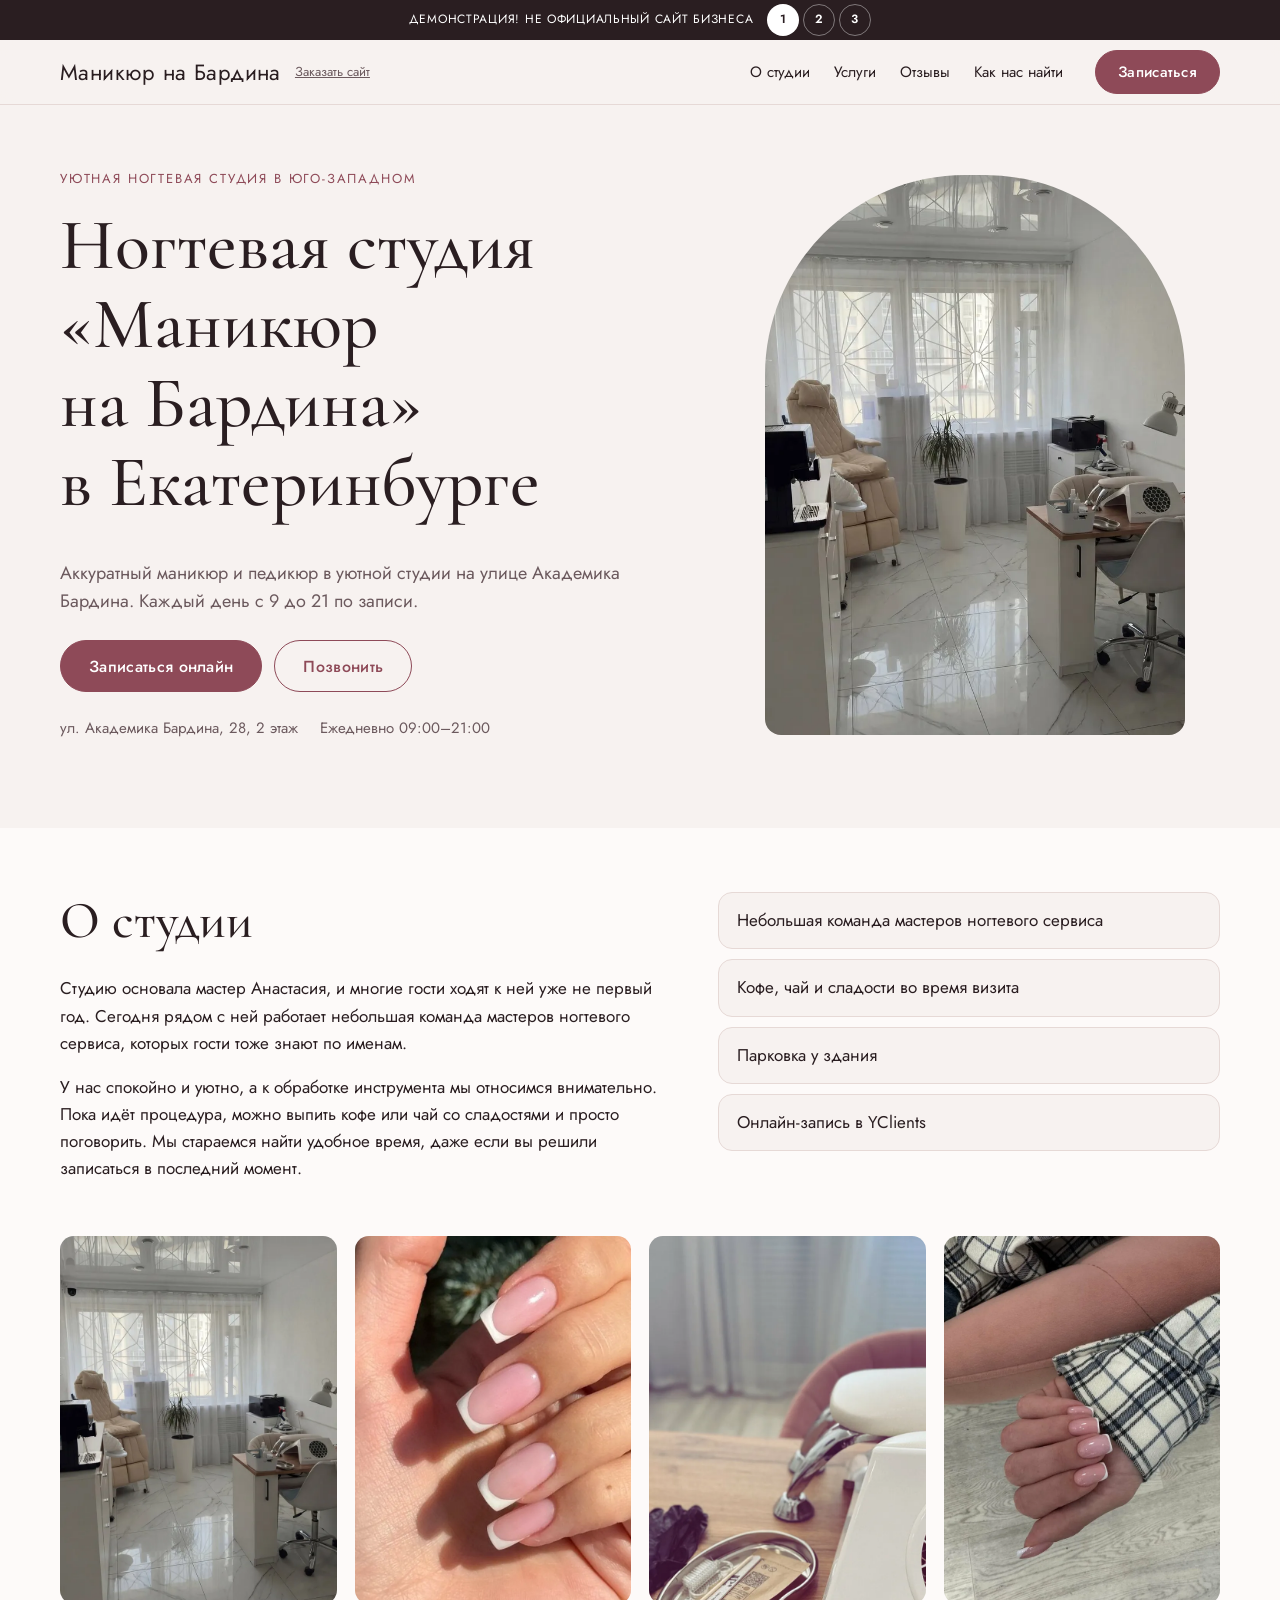
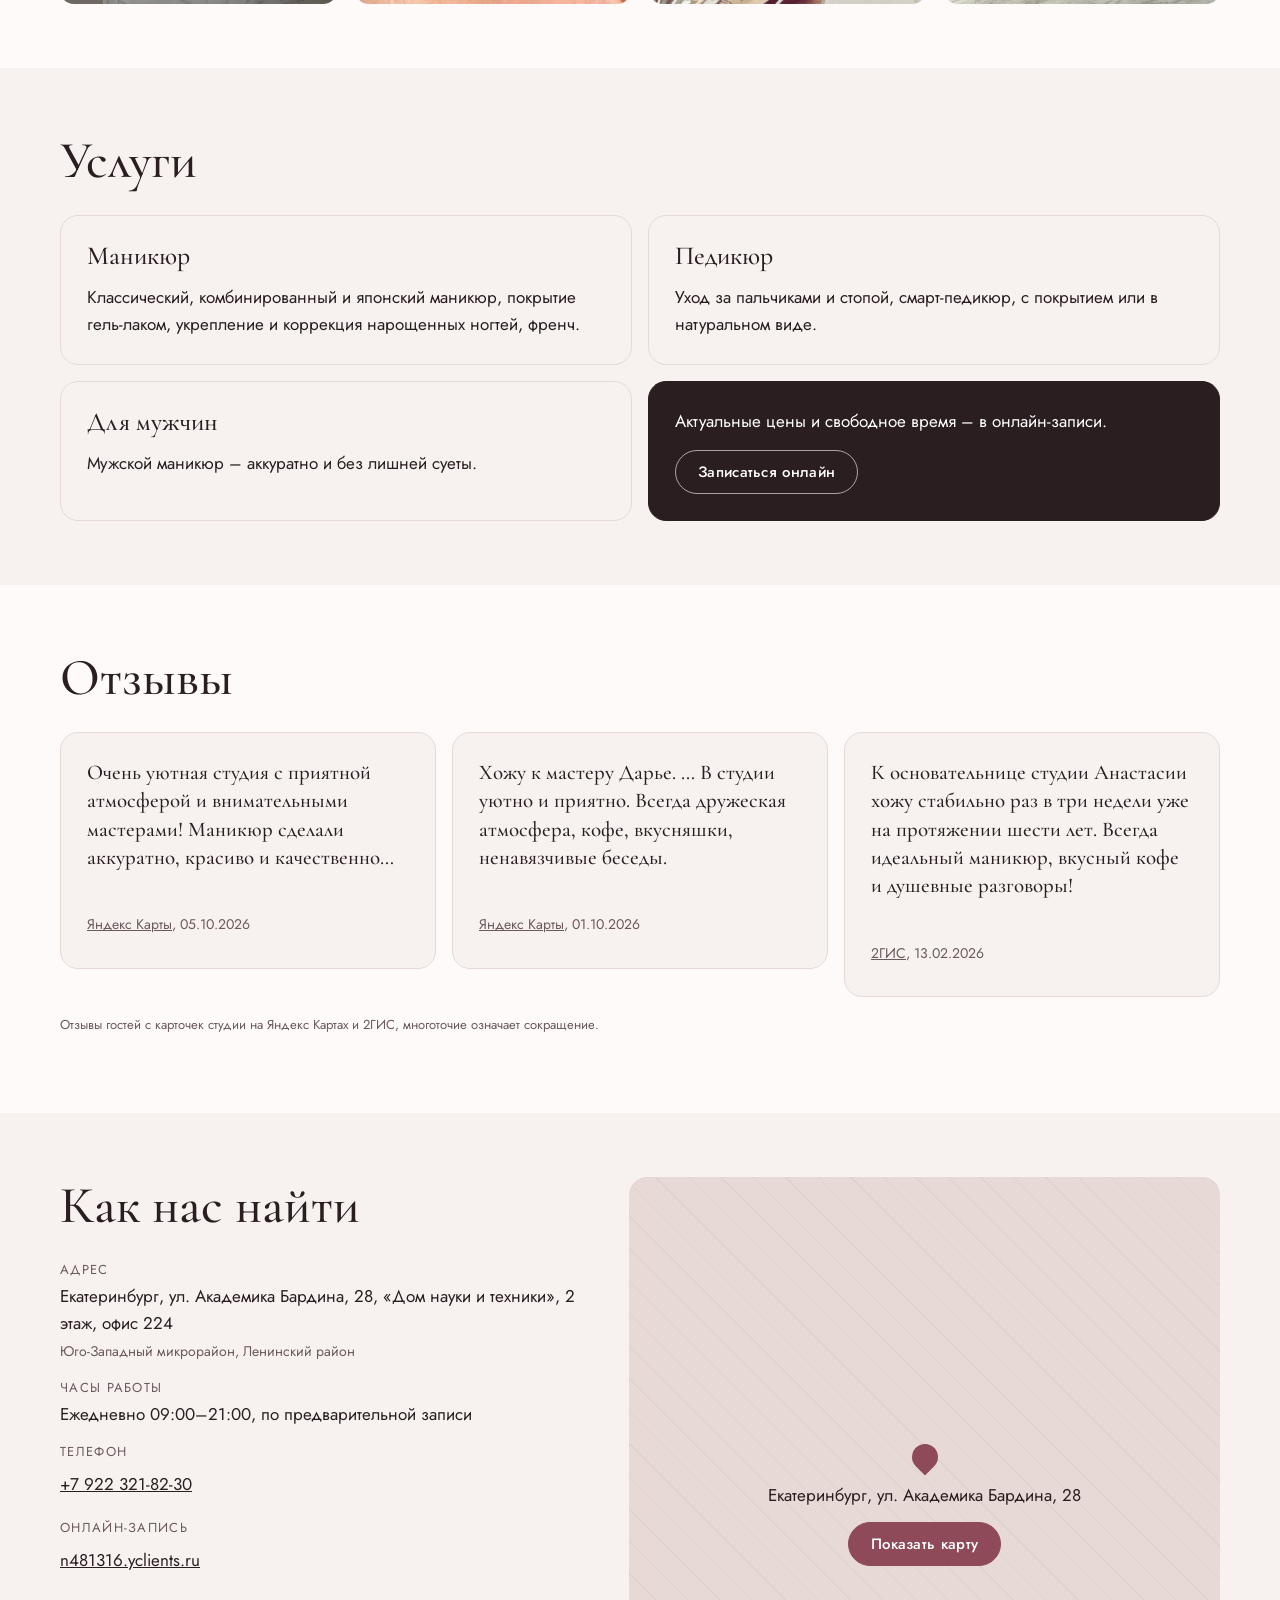
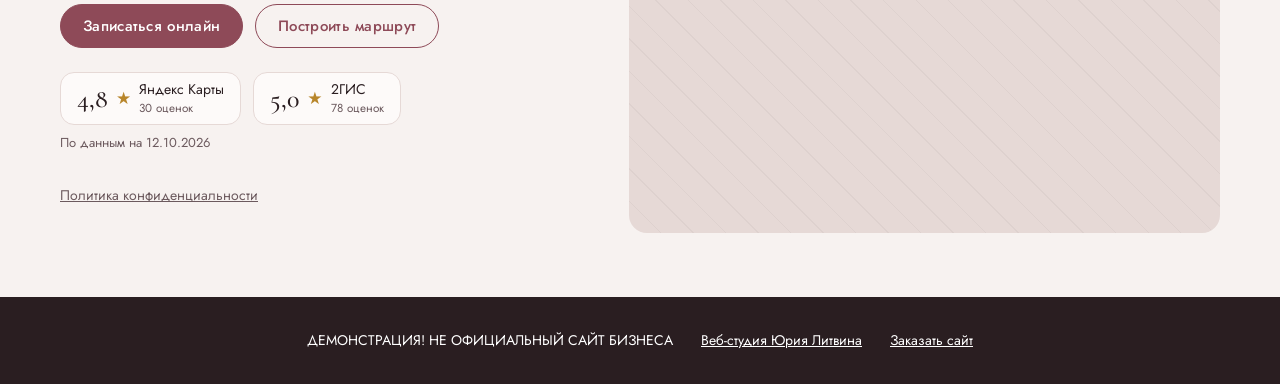
==== index.html @ b66b6793 "Demo site" ====
<!DOCTYPE html>
<html lang="ru" class="v1">
<head>
<meta charset="utf-8">
<meta name="viewport" content="width=device-width, initial-scale=1.0">
<meta name="robots" content="noindex, nofollow">
<title>Маникюр на Бардина · ногтевая студия в Екатеринбурге</title>
<meta name="description" content="Маникюр на Бардина · ногтевая студия в Екатеринбурге на ул. Академика Бардина, 28: маникюр, педикюр, мужской маникюр. Ежедневно 09:00–21:00 по записи.">
<meta name="theme-color" content="#2a1e21">
<link rel="icon" sizes="any" href="logos/favicon.ico">
<link rel="icon" type="image/svg+xml" href="logos/favicon.svg">
<link rel="icon" type="image/png" sizes="32x32" href="logos/favicon-32x32.png">
<link rel="apple-touch-icon" sizes="180x180" href="logos/apple-touch-icon.png">
<link rel="preload" href="fonts/jost_vf_cyrillic-wght-normal.woff2" as="font" type="font/woff2" crossorigin>
<link rel="preload" href="fonts/cormorant-garamond_cyrillic-500-normal.woff2" as="font" type="font/woff2" crossorigin>
<link rel="stylesheet" href="css/fonts.css">
<link rel="stylesheet" href="css/styles.css">
</head>
<body>
<a class="skip" href="#main">К содержимому</a>
<div class="top" id="topbar">
  <div class="demo-strip"><span class="demo-strip__t">ДЕМОНСТРАЦИЯ! НЕ ОФИЦИАЛЬНЫЙ САЙТ БИЗНЕСА</span><nav class="variants" aria-label="Варианты дизайна"><ul role="list"><li><a href="index.html" aria-current="page" aria-label="Вариант дизайна 1">1</a></li><li><a href="v2/index.html" aria-label="Вариант дизайна 2">2</a></li><li><a href="v3/index.html" aria-label="Вариант дизайна 3">3</a></li></ul></nav></div>
  <header class="header">
    <div class="header__in wrap">
      <a class="brand" href="#top" aria-label="Маникюр на Бардина"><span class="brand__a">Маникюр </span><span class="brand__b">на Бардина</span><span class="brand__m">МБ</span></a>
      <a class="order-link" href="https://litviniuv.ru/webstudio/order/?c=b3jg">Заказать сайт</a>
      <nav class="nav" aria-label="Разделы сайта"><ul><li><a href="#about">О студии</a></li><li><a href="#services">Услуги</a></li><li><a href="#reviews">Отзывы</a></li><li><a href="#contacts">Как нас найти</a></li></ul></nav>
      <a class="btn btn--accent header__book" href="https://n481316.yclients.ru/">Записаться</a>
      <a class="header__booksm" href="https://n481316.yclients.ru/" aria-label="Записаться онлайн"><span aria-hidden="true">Запись</span><svg viewBox="0 0 24 24" width="20" height="20" aria-hidden="true"><path fill="currentColor" d="M7 2h2v2h6V2h2v2h3a1 1 0 0 1 1 1v15a1 1 0 0 1-1 1H4a1 1 0 0 1-1-1V5a1 1 0 0 1 1-1h3zm12 7H5v10h14zM7 11h4v4H7z"/></svg></a>
      <button class="burger" type="button" aria-expanded="false" aria-controls="menu" aria-label="Открыть меню"><span class="burger__bar" aria-hidden="true"></span></button>
    </div>
  </header>
</div>
<div class="menu" id="menu" hidden>
  <nav class="menu__nav" aria-label="Меню">
    <ul><li><a href="#about">О студии</a></li><li><a href="#services">Услуги</a></li><li><a href="#reviews">Отзывы</a></li><li><a href="#contacts">Как нас найти</a></li><li><a href="https://n481316.yclients.ru/">Записаться онлайн</a></li><li><a href="tel:+79223218230">Позвонить +7 922 321-82-30</a></li><li><a href="https://litviniuv.ru/webstudio/order/?c=b3jg">Заказать сайт</a></li></ul>
  </nav>
  <div class="menu__contacts">
    <p>Екатеринбург, ул. Академика Бардина, 28, «Дом науки и техники», 2 этаж, офис 224<br>Ежедневно 09:00–21:00, по предварительной записи</p>
    <p><a href="tel:+79223218230">+7 922 321-82-30</a></p>
  </div>
</div>

<main id="main">

  <section class="hero" id="top" aria-labelledby="hero-h">
    <div class="wrap hero__in">
      <div class="hero__text">
        <p class="eyebrow">Уютная ногтевая студия в Юго-Западном</p>
        <h1 id="hero-h">Ногтевая студия «Маникюр на&nbsp;Бардина» в&nbsp;Екатеринбурге</h1>
        <p class="lead">Аккуратный маникюр и педикюр в уютной студии на улице Академика Бардина. Каждый день с 9 до 21 по записи.</p>
        <div class="cta">
          <a class="btn btn--accent btn--lg" href="https://n481316.yclients.ru/">Записаться онлайн</a>
          <a class="btn btn--ghost btn--lg" href="tel:+79223218230">Позвонить</a>
        </div>
        <ul class="hero__facts" role="list"><li>ул. Академика Бардина, 28, 2 этаж</li><li>Ежедневно 09:00–21:00</li></ul>
      </div>
      <figure class="hero__photo"><img src="images/interior-01.webp" alt="Светлый кабинет студии с мраморным полом, педикюрным креслом и маникюрным столом" width="720" height="960" fetchpriority="high"></figure>
    </div>
  </section>

  <section class="section about" id="about" aria-labelledby="about-h">
    <div class="wrap">
      <div class="about__grid">
        <div class="about__text" data-reveal>
          <h2 id="about-h">О студии</h2>
          <p>Студию основала мастер Анастасия, и многие гости ходят к ней уже не первый год. Сегодня рядом с ней работает небольшая команда мастеров ногтевого сервиса, которых гости тоже знают по именам.</p>
          <p>У нас спокойно и уютно, а к обработке инструмента мы относимся внимательно. Пока идёт процедура, можно выпить кофе или чай со сладостями и просто поговорить. Мы стараемся найти удобное время, даже если вы решили записаться в последний момент.</p>
        </div>
        <ul class="perks" role="list" data-reveal>
          <li>Небольшая команда мастеров ногтевого сервиса</li><li>Кофе, чай и сладости во время визита</li><li>Парковка у здания</li><li>Онлайн-запись в YClients</li>
        </ul>
      </div>
      <ul class="grid34" role="list" aria-label="Фото студии и работ">
        <li class="tile" data-reveal><img src="images/interior-01.webp" alt="Светлый кабинет с мраморным полом, педикюрным креслом и маникюрным столом" width="720" height="960" loading="lazy" decoding="async"></li>
        <li class="tile" data-reveal><img src="images/work-01.webp" alt="Нежно-розовый френч на квадратных ногтях" width="720" height="960" loading="lazy" decoding="async"></li>
        <li class="tile" data-reveal><img src="images/interior-02.webp" alt="Маникюрный стол: лоток с инструментом в крафт-пакете и перчатки" width="720" height="960" loading="lazy" decoding="async"></li>
        <li class="tile" data-reveal><img src="images/work-02.webp" alt="Нюдовый френч на фоне клетчатого рукава" width="720" height="960" loading="lazy" decoding="async"></li>
      </ul>
    </div>
  </section>

  <section class="section services" id="services" aria-labelledby="services-h">
    <div class="wrap">
      <h2 id="services-h" data-reveal>Услуги</h2>
      <ul class="svc" role="list">
        <li class="svc__item" data-reveal><h3>Маникюр</h3><p>Классический, комбинированный и японский маникюр, покрытие гель-лаком, укрепление и коррекция нарощенных ногтей, френч.</p></li><li class="svc__item" data-reveal><h3>Педикюр</h3><p>Уход за пальчиками и стопой, смарт-педикюр, с покрытием или в натуральном виде.</p></li><li class="svc__item" data-reveal><h3>Для мужчин</h3><p>Мужской маникюр – аккуратно и без лишней суеты.</p></li>
        <li class="svc__item svc__item--cta" data-reveal><p>Актуальные цены и свободное время – в онлайн-записи.</p><a class="btn btn--ghost" href="https://n481316.yclients.ru/">Записаться онлайн</a></li>
      </ul>
    </div>
  </section>

  <section class="section" id="reviews" aria-labelledby="reviews-h">
    <div class="wrap">
      <h2 id="reviews-h" data-reveal>Отзывы</h2>
      <ul class="reviews" role="list"><li data-reveal><figure class="review"><blockquote><p>Очень уютная студия с приятной атмосферой и внимательными мастерами! Маникюр сделали аккуратно, красиво и качественно…</p></blockquote><figcaption><a href="https://yandex.com/maps/org/manikyur_na_bardina/224290098266/">Яндекс Карты</a>, 05.10.2026</figcaption></figure></li><li data-reveal><figure class="review"><blockquote><p>Хожу к мастеру Дарье. … В студии уютно и приятно. Всегда дружеская атмосфера, кофе, вкусняшки, ненавязчивые беседы.</p></blockquote><figcaption><a href="https://yandex.com/maps/org/manikyur_na_bardina/224290098266/">Яндекс Карты</a>, 01.10.2026</figcaption></figure></li><li data-reveal><figure class="review"><blockquote><p>К основательнице студии Анастасии хожу стабильно раз в три недели уже на протяжении шести лет. Всегда идеальный маникюр, вкусный кофе и душевные разговоры!</p></blockquote><figcaption><a href="https://2gis.ru/ekaterinburg/firm/70000001057417125">2ГИС</a>, 13.02.2026</figcaption></figure></li></ul>
      <p class="reviews__note" data-reveal>Отзывы гостей с карточек студии на Яндекс Картах и 2ГИС, многоточие означает сокращение.</p>
    </div>
  </section>

  <section class="section contacts" id="contacts" aria-labelledby="contacts-h">
    <div class="wrap contacts__grid">
      <div class="contacts__info" data-reveal>
        <h2 id="contacts-h">Как нас найти</h2>
        <dl class="facts">
          <div><dt>Адрес</dt><dd>Екатеринбург, ул. Академика Бардина, 28, «Дом науки и техники», 2 этаж, офис 224<br><span class="facts__note">Юго-Западный микрорайон, Ленинский район</span></dd></div>
          <div><dt>Часы работы</dt><dd>Ежедневно 09:00–21:00, по предварительной записи</dd></div>
          <div><dt>Телефон</dt><dd><a href="tel:+79223218230">+7 922 321-82-30</a></dd></div>
          <div><dt>Онлайн-запись</dt><dd><a href="https://n481316.yclients.ru/">n481316.yclients.ru</a></dd></div>
        </dl>
        <div class="contacts__cta">
          <a class="btn btn--accent" href="https://n481316.yclients.ru/">Записаться онлайн</a>
          <a class="btn btn--ghost" href="https://yandex.ru/maps/?rtext=~%D0%95%D0%BA%D0%B0%D1%82%D0%B5%D1%80%D0%B8%D0%BD%D0%B1%D1%83%D1%80%D0%B3%2C%20%D1%83%D0%BB%D0%B8%D1%86%D0%B0%20%D0%90%D0%BA%D0%B0%D0%B4%D0%B5%D0%BC%D0%B8%D0%BA%D0%B0%20%D0%91%D0%B0%D1%80%D0%B4%D0%B8%D0%BD%D0%B0%2C%2028">Построить маршрут</a>
        </div>
        <ul class="rating" role="list" aria-label="Оценки на картах и в сервисе записи">
          <li><a href="https://yandex.com/maps/org/manikyur_na_bardina/224290098266/"><span class="rating__score">4,8</span><span class="rating__star" aria-hidden="true">★</span><span class="rating__src">Яндекс Карты<br><small>30 оценок</small></span></a></li>
          <li><a href="https://2gis.ru/ekaterinburg/firm/70000001057417125"><span class="rating__score">5,0</span><span class="rating__star" aria-hidden="true">★</span><span class="rating__src">2ГИС<br><small>78 оценок</small></span></a></li>
        </ul>
        <p class="rating__date">По данным на 12.10.2026</p>
        <p class="contacts__legal"><a href="privacy/index.html">Политика конфиденциальности</a></p>
      </div>
      <div class="map" id="map" data-reveal data-map-src="https://yandex.ru/map-widget/v1/?text=%D0%95%D0%BA%D0%B0%D1%82%D0%B5%D1%80%D0%B8%D0%BD%D0%B1%D1%83%D1%80%D0%B3%2C%20%D1%83%D0%BB%D0%B8%D1%86%D0%B0%20%D0%90%D0%BA%D0%B0%D0%B4%D0%B5%D0%BC%D0%B8%D0%BA%D0%B0%20%D0%91%D0%B0%D1%80%D0%B4%D0%B8%D0%BD%D0%B0%2C%2028&z=16" data-map-title="Карта: Екатеринбург, ул. Академика Бардина, 28">
        <div class="map__ph">
          <span class="map__pin" aria-hidden="true"></span>
          <p class="map__addr">Екатеринбург, ул. Академика Бардина, 28</p>
          <button class="btn btn--accent map__btn" type="button" hidden>Показать карту</button>
        </div>
      </div>
    </div>
  </section>

</main>
<footer class="footer">
  <ul class="footer__row wrap" role="list">
    <li>ДЕМОНСТРАЦИЯ! НЕ ОФИЦИАЛЬНЫЙ САЙТ БИЗНЕСА</li>
    <li><a href="https://litviniuv.ru/webstudio/">Веб-студия Юрия Литвина</a></li>
    <li><a href="https://litviniuv.ru/webstudio/order/?c=b3jg">Заказать сайт</a></li>
  </ul>
</footer>
<script src="js/main.js" defer></script>
</body>
</html>
---- css/fonts.css ----
@font-face{font-family:"Jost";src:url(../fonts/jost_vf_cyrillic-wght-normal.woff2) format("woff2");font-weight:300 700;font-display:swap;unicode-range:U+0301,U+0400-045F,U+0490-0491,U+04B0-04B1,U+2116}
@font-face{font-family:"Jost";src:url(../fonts/jost_vf_latin-wght-normal.woff2) format("woff2");font-weight:300 700;font-display:swap;unicode-range:U+0000-00FF,U+0131,U+0152-0153,U+02BB-02BC,U+02C6,U+02DA,U+02DC,U+2000-206F,U+20AC,U+2122,U+2191,U+2193,U+2212,U+2215,U+FEFF,U+FFFD}
@font-face{font-family:"Cormorant Garamond";src:url(../fonts/cormorant-garamond_cyrillic-500-normal.woff2) format("woff2");font-weight:500;font-display:swap;unicode-range:U+0301,U+0400-045F,U+0490-0491,U+04B0-04B1,U+2116}
@font-face{font-family:"Cormorant Garamond";src:url(../fonts/cormorant-garamond_latin-500-normal.woff2) format("woff2");font-weight:500;font-display:swap;unicode-range:U+0000-00FF,U+0131,U+0152-0153,U+2000-206F,U+20AC,U+2122,U+FEFF,U+FFFD}
@font-face{font-family:"Cormorant Garamond";src:url(../fonts/cormorant-garamond_cyrillic-500-italic.woff2) format("woff2");font-weight:500;font-style:italic;font-display:swap;unicode-range:U+0301,U+0400-045F,U+0490-0491,U+04B0-04B1,U+2116}
@font-face{font-family:"Cormorant Garamond";src:url(../fonts/cormorant-garamond_latin-500-italic.woff2) format("woff2");font-weight:500;font-style:italic;font-display:swap;unicode-range:U+0000-00FF,U+0131,U+0152-0153,U+2000-206F,U+20AC,U+2122,U+FEFF,U+FFFD}
---- css/styles.css ----
:root{--bg:#f7f2f0;--card:#fdfaf9;--ink:#2a1e21;--muted:#6c5a5e;--line:#e6d9d6;--accent:#8e4a58;--accent-ink:#fff;--wrap:1160px;--serif:"Cormorant Garamond",Georgia,serif;--sans:"Jost",system-ui,sans-serif;--topH:112px}
*,*::before,*::after{box-sizing:border-box}
html{scroll-behavior:smooth;scroll-padding-top:var(--topH);-webkit-text-size-adjust:100%}
@media (prefers-reduced-motion:reduce){html{scroll-behavior:auto}*,*::before,*::after{animation:none!important;transition:none!important}}
body{margin:0;background:var(--bg);color:var(--ink);font:400 17px/1.6 var(--sans);overflow-x:hidden}
img{display:block;max-width:100%;height:auto}
a{color:inherit}
h1,h2,h3{font-family:var(--serif);font-weight:500;line-height:1.1;margin:0 0 .5em}
h2{font-size:clamp(34px,5vw,52px)}
h3{font-size:26px}
p{margin:0 0 1em}
ul[role=list]{list-style:none;margin:0;padding:0}
.wrap{width:min(100% - 40px,var(--wrap));margin-inline:auto}
.nw{white-space:nowrap}
.sr{position:absolute;width:1px;height:1px;overflow:hidden;clip:rect(0 0 0 0);white-space:nowrap}
.skip{position:absolute;left:8px;top:-60px;z-index:100;background:var(--ink);color:#fff;padding:10px 14px}
.skip:focus{top:8px}
:focus-visible{outline:2px solid var(--accent);outline-offset:3px}
/* top */
.top{position:sticky;top:0;z-index:50}
html.is-locked .top{position:fixed;left:0;right:0}
.demo-strip{display:flex;flex-wrap:wrap;align-items:center;justify-content:center;gap:4px 14px;margin:0;padding:4px 12px;background:var(--ink);color:#fff;font-size:12px;letter-spacing:.06em;text-align:center}
.demo-strip__t{padding:4px 0}
.variants ul{display:flex;gap:4px}
.variants a{display:grid;place-items:center;min-width:32px;height:32px;border:1px solid rgba(255,255,255,.4);border-radius:16px;text-decoration:none;font-weight:600}
.variants a[aria-current]{background:#fff;color:var(--ink)}
.header{background:color-mix(in srgb,var(--bg) 94%,transparent);backdrop-filter:blur(8px);border-bottom:1px solid var(--line)}
.header__in{display:flex;align-items:center;gap:14px;min-height:64px}
.brand{font:400 22px/1 var(--sans);letter-spacing:.02em;text-decoration:none;white-space:nowrap}
.order-link{font-size:13px;color:var(--muted);white-space:nowrap;padding:12px 0}
.nav{margin-left:auto;display:none}
.nav ul{display:flex;gap:4px;list-style:none;margin:0;padding:0}
.nav a{display:block;padding:12px 10px;text-decoration:none;font-size:15px}
.nav a:hover{color:var(--accent)}
.header__book{margin-left:auto}
.burger{width:44px;height:44px;border:0;background:none;display:grid;place-items:center;cursor:pointer;color:inherit;padding:0}
.burger__bar,.burger__bar::before,.burger__bar::after{display:block;width:22px;height:2px;background:currentColor;position:relative;transition:transform .2s}
.burger__bar::before,.burger__bar::after{content:"";position:absolute;left:0}
.burger__bar::before{top:-7px}.burger__bar::after{top:7px}
.burger[aria-expanded=true] .burger__bar{background:transparent}
.burger[aria-expanded=true] .burger__bar::before{transform:translateY(7px) rotate(45deg)}
.burger[aria-expanded=true] .burger__bar::after{transform:translateY(-7px) rotate(-45deg)}
@media (max-width:519px){.header .header__book{display:none}.burger{margin-left:auto}}
@media (min-width:960px){.nav{display:block}.header__book{margin-left:8px}.burger{display:none}}
.menu{position:fixed;inset:var(--topH) 0 0;z-index:45;background:var(--bg);overflow:auto;padding:12px 20px 32px;opacity:0;transition:opacity .2s}
.menu.is-open{opacity:1}
.menu ul{list-style:none;margin:0;padding:0}
.menu__nav a{display:flex;align-items:center;min-height:52px;border-bottom:1px solid var(--line);font:500 26px/1.2 var(--serif);text-decoration:none}
.menu__contacts{margin-top:20px;color:var(--muted)}
.menu__contacts a{display:inline-block;padding:10px 0}
/* buttons */
.btn{display:inline-flex;align-items:center;justify-content:center;min-height:44px;padding:10px 22px;border-radius:999px;border:1px solid var(--accent);font:500 15px/1.2 var(--sans);letter-spacing:.02em;text-decoration:none;cursor:pointer;text-align:center}
.btn--accent{background:var(--accent);color:var(--accent-ink)}
.btn--accent:hover{filter:brightness(1.1)}
.btn--ghost{background:transparent;color:var(--accent)}
.btn--lg{min-height:52px;padding:14px 28px;font-size:16px}
/* hero */
.hero{padding:40px 0 56px}
.hero__in{display:grid;gap:32px;align-items:center}
.eyebrow{font-size:13px;letter-spacing:.14em;text-transform:uppercase;color:var(--accent);margin-bottom:16px}
.hero h1{font-size:clamp(38px,6.4vw,72px)}
.lead{font-size:18px;color:var(--muted);max-width:560px}
.cta{display:flex;flex-wrap:wrap;gap:12px;margin:24px 0}
.hero__facts{display:flex;flex-wrap:wrap;gap:6px 22px;color:var(--muted);font-size:15px}
.hero__photo{margin:0;justify-self:center;width:min(100%,420px)}
.hero__photo img{width:100%;aspect-ratio:3/4;object-fit:cover;border-radius:200px 200px 16px 16px}
@media (min-width:860px){.hero{padding:64px 0 88px}.hero__in{grid-template-columns:1.25fr 1fr;gap:56px}}
/* sections */
.section{padding:64px 0}
.section:nth-of-type(even){background:var(--card)}
.about__grid{display:grid;gap:24px;margin-bottom:36px}
.perks{display:grid;gap:10px;align-content:start}
.perks li{padding:14px 18px;border:1px solid var(--line);border-radius:14px;background:var(--bg)}
@media (min-width:860px){.about__grid{grid-template-columns:1.2fr 1fr;gap:56px}}
.grid34{display:grid;grid-template-columns:repeat(2,1fr);gap:12px}
@media (min-width:720px){.grid34{grid-template-columns:repeat(4,1fr);gap:18px}}
.tile{margin:0}
.tile img{width:100%;aspect-ratio:3/4;object-fit:cover;border-radius:14px}
.svc{display:grid;gap:16px}
@media (min-width:860px){.svc{grid-template-columns:repeat(2,1fr)}}
.svc__item{padding:26px;border:1px solid var(--line);border-radius:18px;background:var(--bg)}
.svc__item p:last-child{margin:0}
.svc__item--cta{display:flex;flex-direction:column;align-items:flex-start;justify-content:center;gap:14px;background:var(--ink);color:#fff;border-color:var(--ink)}
.svc__item--cta p{margin:0}
.svc__item--cta .btn--ghost{color:#fff;border-color:rgba(255,255,255,.6)}
.reviews{display:grid;gap:16px}
@media (min-width:860px){.reviews{grid-template-columns:repeat(3,1fr)}}
.review{margin:0;padding:26px;border-radius:18px;background:var(--bg);border:1px solid var(--line);display:flex;flex-direction:column;gap:14px}
.review blockquote{margin:0;font:500 21px/1.35 var(--serif)}
.review figcaption{color:var(--muted);font-size:14px;margin-top:auto}
.contacts__grid{display:grid;gap:32px}
@media (min-width:960px){.contacts__grid{grid-template-columns:1fr 1.1fr;align-items:start}}
.facts{margin:0 0 24px;display:grid;gap:14px}
.facts dt{font-size:13px;letter-spacing:.1em;text-transform:uppercase;color:var(--muted)}
.facts dd{margin:2px 0 0}
.facts a{display:inline-block;padding:6px 0}
.contacts__cta{display:flex;flex-wrap:wrap;gap:12px;margin-bottom:24px}
.rating{display:flex;flex-wrap:wrap;gap:12px}
.rating a{display:flex;align-items:center;gap:8px;min-height:44px;padding:8px 16px;border:1px solid var(--line);border-radius:14px;text-decoration:none;background:var(--card)}
.rating__score{font:500 26px/1 var(--serif)}
.rating__star{color:#b8862b}
.rating__src{font-size:14px;line-height:1.25}
.rating__src small{color:var(--muted)}
.rating__date{font-size:13px;color:var(--muted);margin:8px 0 20px}
.contacts__legal a{display:inline-block;padding:10px 0;font-size:14px;color:var(--muted)}
.map{position:relative;aspect-ratio:4/3;border-radius:18px;overflow:hidden;background:var(--line)}
.map iframe{position:absolute;inset:0;width:100%;height:100%;border:0}
.map__ph{position:absolute;inset:0;display:grid;place-content:center;justify-items:center;gap:12px;text-align:center;padding:20px;background:repeating-linear-gradient(45deg,transparent 0 22px,rgba(0,0,0,.035) 22px 23px)}
.map__pin{width:26px;height:26px;border-radius:50% 50% 50% 0;transform:rotate(-45deg);background:var(--accent)}
.map__addr{margin:0}
/* footer */
.footer{background:var(--ink);color:#fff;padding:22px 0;font-size:14px}
.footer .footer__row{margin:0 auto;display:flex;flex-wrap:wrap;justify-content:center;align-items:center;gap:6px 28px;text-align:center}
.footer a{display:inline-block;padding:10px 0}
@media (min-width:960px){.footer .footer__row{flex-wrap:nowrap}}
/* reveal */
html.rv [data-reveal]{opacity:0;transform:translateY(18px);transition:opacity .7s ease,transform .7s ease}
html.rv [data-reveal].is-in{opacity:1;transform:none}
.simple__main{padding:64px 0;min-height:50vh}
.header__booksm{display:none;min-height:44px;padding:0 14px;gap:6px;border-radius:999px;background:var(--accent);color:var(--accent-ink);align-items:center;flex:none;text-decoration:none;font:500 14px/1 var(--sans)}
.header__booksm svg{width:16px;height:16px}
@media (max-width:519px){.header .header__booksm{display:inline-flex;margin-left:auto}.header .burger{margin-left:0}}
.brand__m{display:none}
@media (max-width:519px){.brand__a{display:none}}
@media (max-width:399px){.header__in{gap:8px}.brand__b{display:none}.brand__m{display:inline;font-weight:600}}
.review figcaption a{color:inherit;display:inline-block;padding:6px 0}
.reviews__note{margin-top:18px;font-size:13px;color:var(--muted)}
.facts__note{font-size:14px;color:var(--muted)}
.brand b{font-weight:600}
@media (min-width:960px){.contacts__grid{align-items:stretch}.contacts .map{aspect-ratio:auto;height:100%;min-height:420px}}
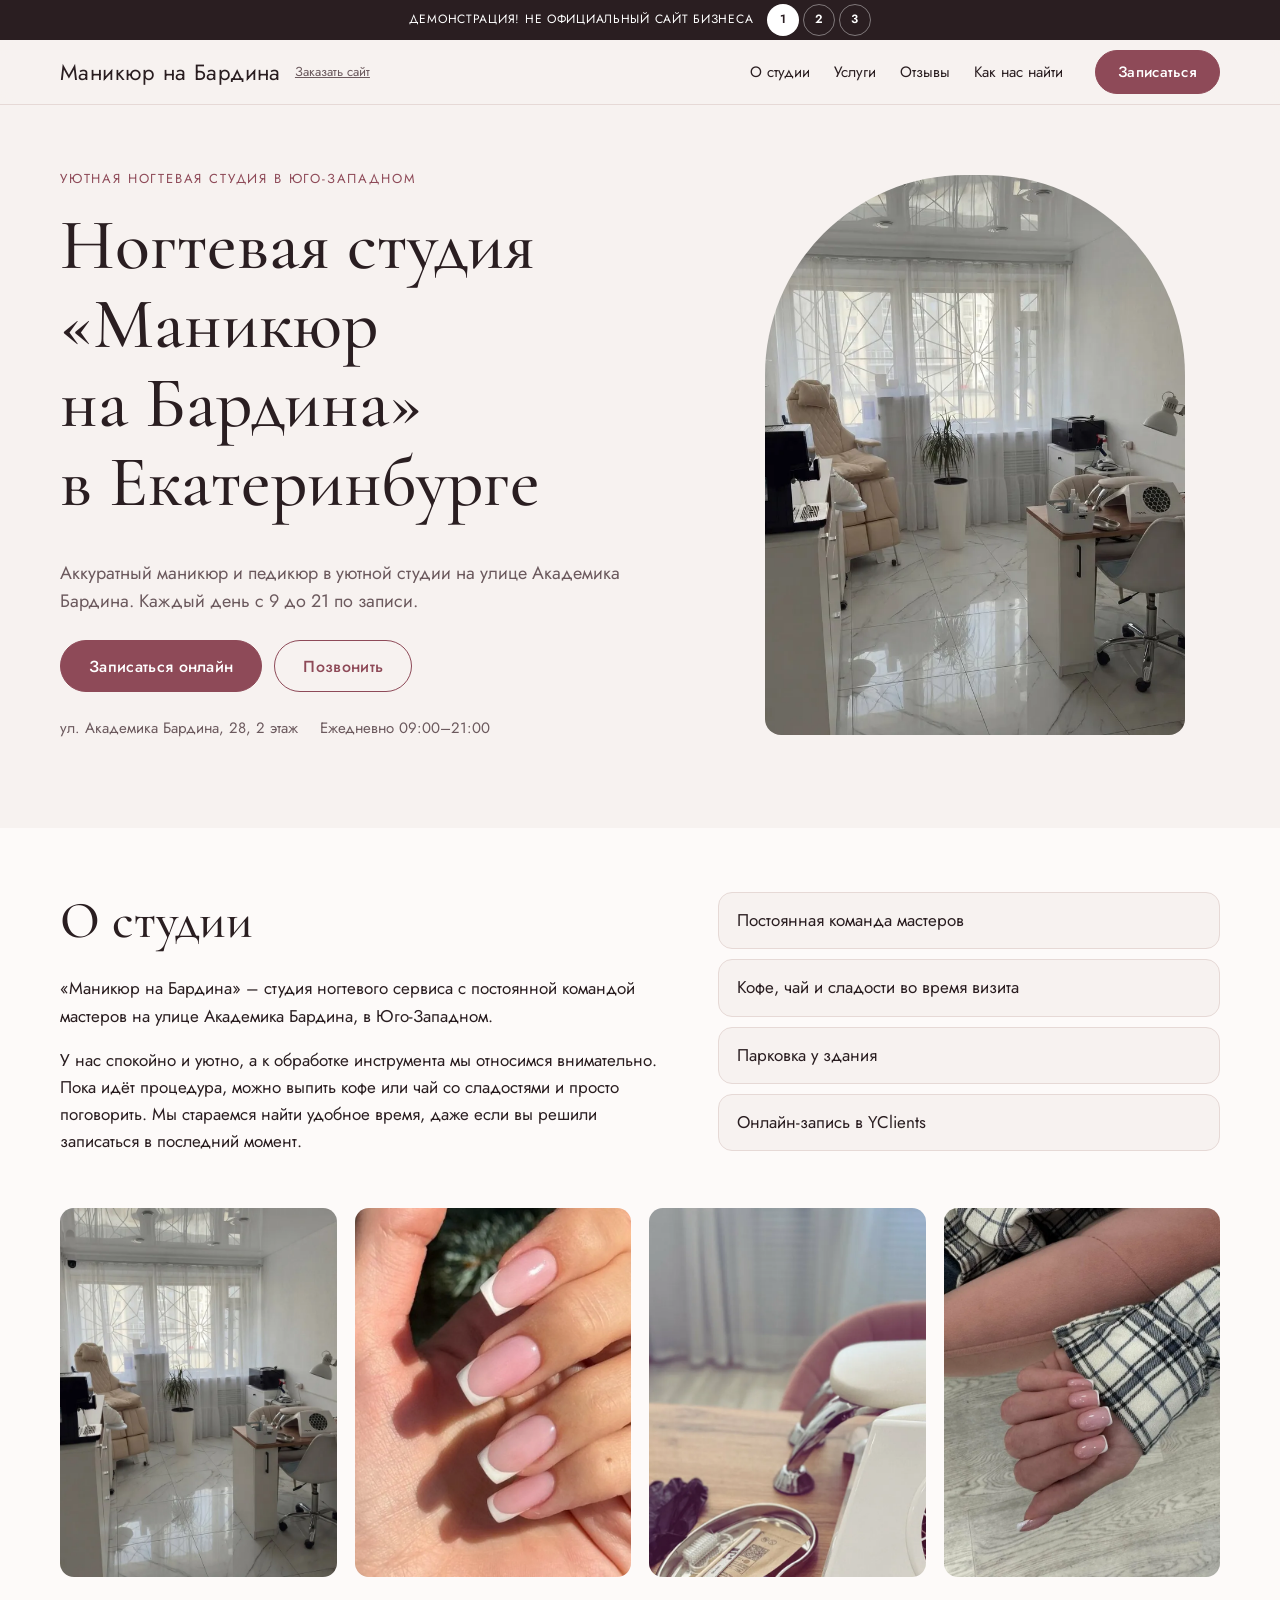
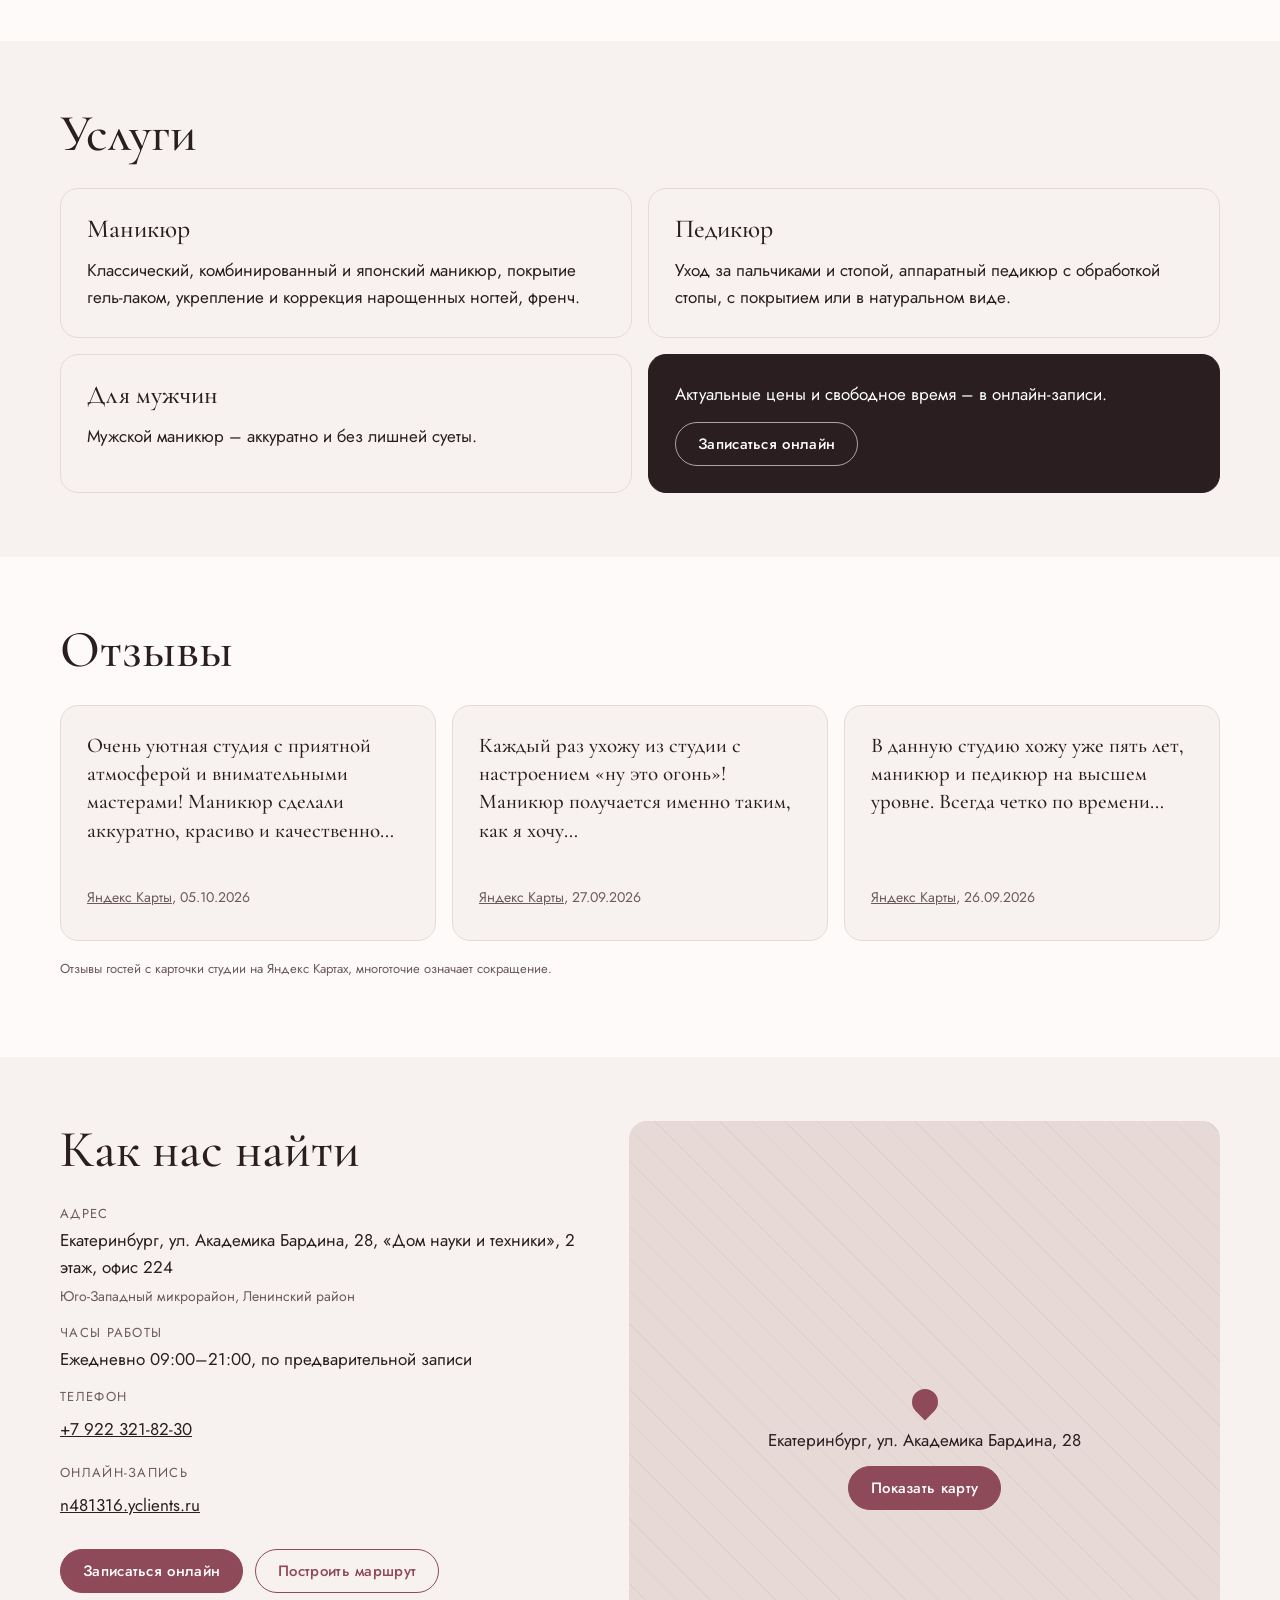
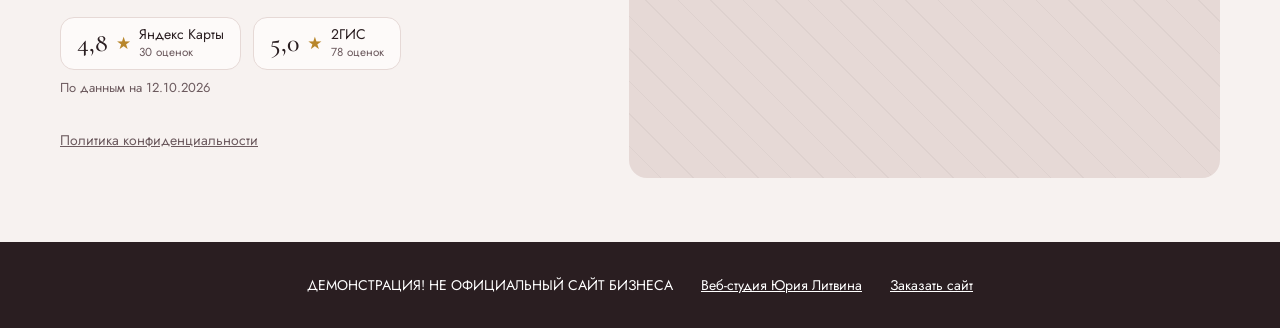
==== commit 03b6fdfe: "Demo site" ====
--- a/index.html
+++ b/index.html
@@ -64,11 +64,11 @@
       <div class="about__grid">
         <div class="about__text" data-reveal>
           <h2 id="about-h">О студии</h2>
-          <p>Студию основала мастер Анастасия, и многие гости ходят к ней уже не первый год. Сегодня рядом с ней работает небольшая команда мастеров ногтевого сервиса, которых гости тоже знают по именам.</p>
+          <p>«Маникюр на Бардина» – студия ногтевого сервиса с постоянной командой мастеров на улице Академика Бардина, в Юго-Западном.</p>
           <p>У нас спокойно и уютно, а к обработке инструмента мы относимся внимательно. Пока идёт процедура, можно выпить кофе или чай со сладостями и просто поговорить. Мы стараемся найти удобное время, даже если вы решили записаться в последний момент.</p>
         </div>
         <ul class="perks" role="list" data-reveal>
-          <li>Небольшая команда мастеров ногтевого сервиса</li><li>Кофе, чай и сладости во время визита</li><li>Парковка у здания</li><li>Онлайн-запись в YClients</li>
+          <li>Постоянная команда мастеров</li><li>Кофе, чай и сладости во время визита</li><li>Парковка у здания</li><li>Онлайн-запись в YClients</li>
         </ul>
       </div>
       <ul class="grid34" role="list" aria-label="Фото студии и работ">
@@ -84,7 +84,7 @@
     <div class="wrap">
       <h2 id="services-h" data-reveal>Услуги</h2>
       <ul class="svc" role="list">
-        <li class="svc__item" data-reveal><h3>Маникюр</h3><p>Классический, комбинированный и японский маникюр, покрытие гель-лаком, укрепление и коррекция нарощенных ногтей, френч.</p></li><li class="svc__item" data-reveal><h3>Педикюр</h3><p>Уход за пальчиками и стопой, смарт-педикюр, с покрытием или в натуральном виде.</p></li><li class="svc__item" data-reveal><h3>Для мужчин</h3><p>Мужской маникюр – аккуратно и без лишней суеты.</p></li>
+        <li class="svc__item" data-reveal><h3>Маникюр</h3><p>Классический, комбинированный и японский маникюр, покрытие гель-лаком, укрепление и коррекция нарощенных ногтей, френч.</p></li><li class="svc__item" data-reveal><h3>Педикюр</h3><p>Уход за пальчиками и стопой, аппаратный педикюр с обработкой стопы, с покрытием или в натуральном виде.</p></li><li class="svc__item" data-reveal><h3>Для мужчин</h3><p>Мужской маникюр – аккуратно и без лишней суеты.</p></li>
         <li class="svc__item svc__item--cta" data-reveal><p>Актуальные цены и свободное время – в онлайн-записи.</p><a class="btn btn--ghost" href="https://n481316.yclients.ru/">Записаться онлайн</a></li>
       </ul>
     </div>
@@ -93,8 +93,8 @@
   <section class="section" id="reviews" aria-labelledby="reviews-h">
     <div class="wrap">
       <h2 id="reviews-h" data-reveal>Отзывы</h2>
-      <ul class="reviews" role="list"><li data-reveal><figure class="review"><blockquote><p>Очень уютная студия с приятной атмосферой и внимательными мастерами! Маникюр сделали аккуратно, красиво и качественно…</p></blockquote><figcaption><a href="https://yandex.com/maps/org/manikyur_na_bardina/224290098266/">Яндекс Карты</a>, 05.10.2026</figcaption></figure></li><li data-reveal><figure class="review"><blockquote><p>Хожу к мастеру Дарье. … В студии уютно и приятно. Всегда дружеская атмосфера, кофе, вкусняшки, ненавязчивые беседы.</p></blockquote><figcaption><a href="https://yandex.com/maps/org/manikyur_na_bardina/224290098266/">Яндекс Карты</a>, 01.10.2026</figcaption></figure></li><li data-reveal><figure class="review"><blockquote><p>К основательнице студии Анастасии хожу стабильно раз в три недели уже на протяжении шести лет. Всегда идеальный маникюр, вкусный кофе и душевные разговоры!</p></blockquote><figcaption><a href="https://2gis.ru/ekaterinburg/firm/70000001057417125">2ГИС</a>, 13.02.2026</figcaption></figure></li></ul>
-      <p class="reviews__note" data-reveal>Отзывы гостей с карточек студии на Яндекс Картах и 2ГИС, многоточие означает сокращение.</p>
+      <ul class="reviews" role="list"><li data-reveal><figure class="review"><blockquote><p>Очень уютная студия с приятной атмосферой и внимательными мастерами! Маникюр сделали аккуратно, красиво и качественно…</p></blockquote><figcaption><a href="https://yandex.com/maps/org/manikyur_na_bardina/224290098266/">Яндекс Карты</a>, 05.10.2026</figcaption></figure></li><li data-reveal><figure class="review"><blockquote><p>Каждый раз ухожу из студии с настроением «ну это огонь»! Маникюр получается именно таким, как я хочу…</p></blockquote><figcaption><a href="https://yandex.com/maps/org/manikyur_na_bardina/224290098266/">Яндекс Карты</a>, 27.09.2026</figcaption></figure></li><li data-reveal><figure class="review"><blockquote><p>В данную студию хожу уже пять лет, маникюр и педикюр на высшем уровне. Всегда четко по времени…</p></blockquote><figcaption><a href="https://yandex.com/maps/org/manikyur_na_bardina/224290098266/">Яндекс Карты</a>, 26.09.2026</figcaption></figure></li></ul>
+      <p class="reviews__note" data-reveal>Отзывы гостей с карточки студии на Яндекс Картах, многоточие означает сокращение.</p>
     </div>
   </section>
 
--- a/css/styles.css
+++ b/css/styles.css
@@ -128,3 +128,6 @@
 .facts__note{font-size:14px;color:var(--muted)}
 .brand b{font-weight:600}
 @media (min-width:960px){.contacts__grid{align-items:stretch}.contacts .map{aspect-ratio:auto;height:100%;min-height:420px}}
+html.simple body{min-height:100vh;min-height:100svh;display:flex;flex-direction:column}
+html.simple .simple__main{flex:1 0 auto}
+.reviews>li{display:flex}.reviews .review{flex:1}
